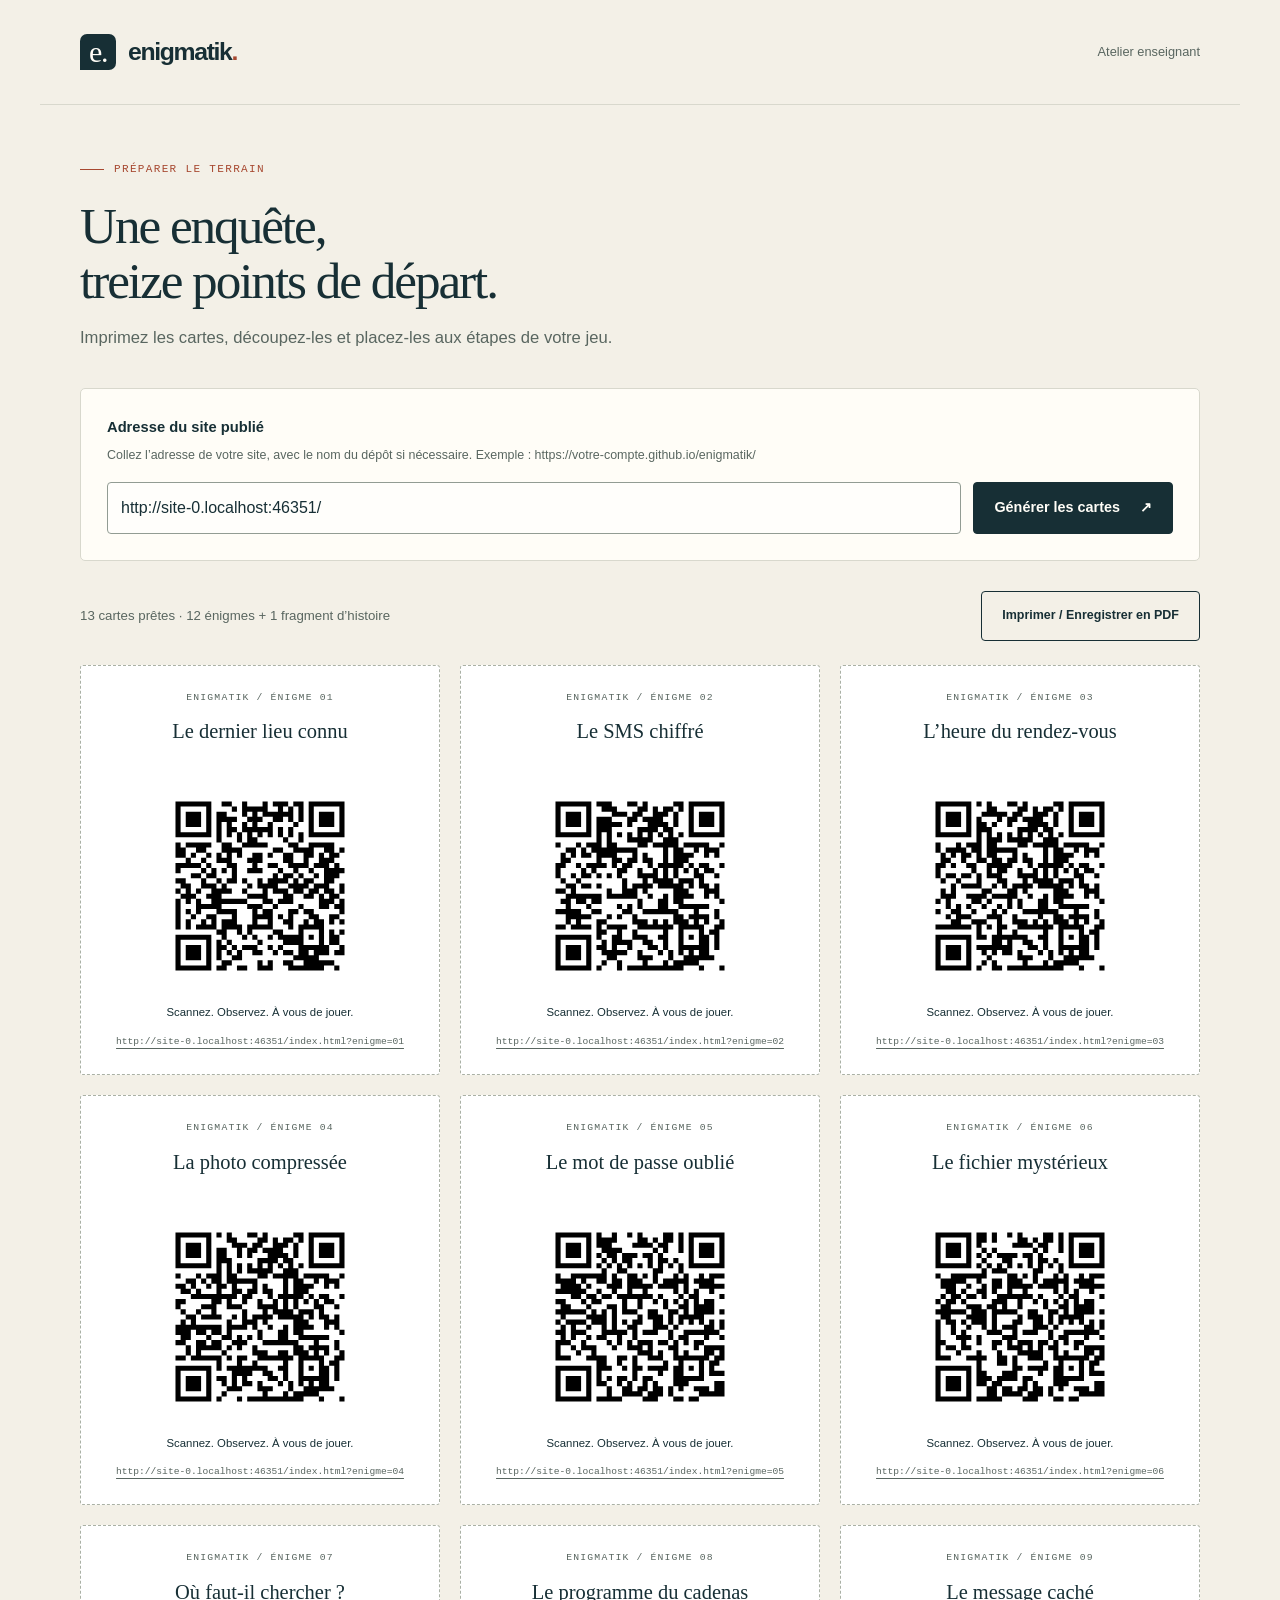
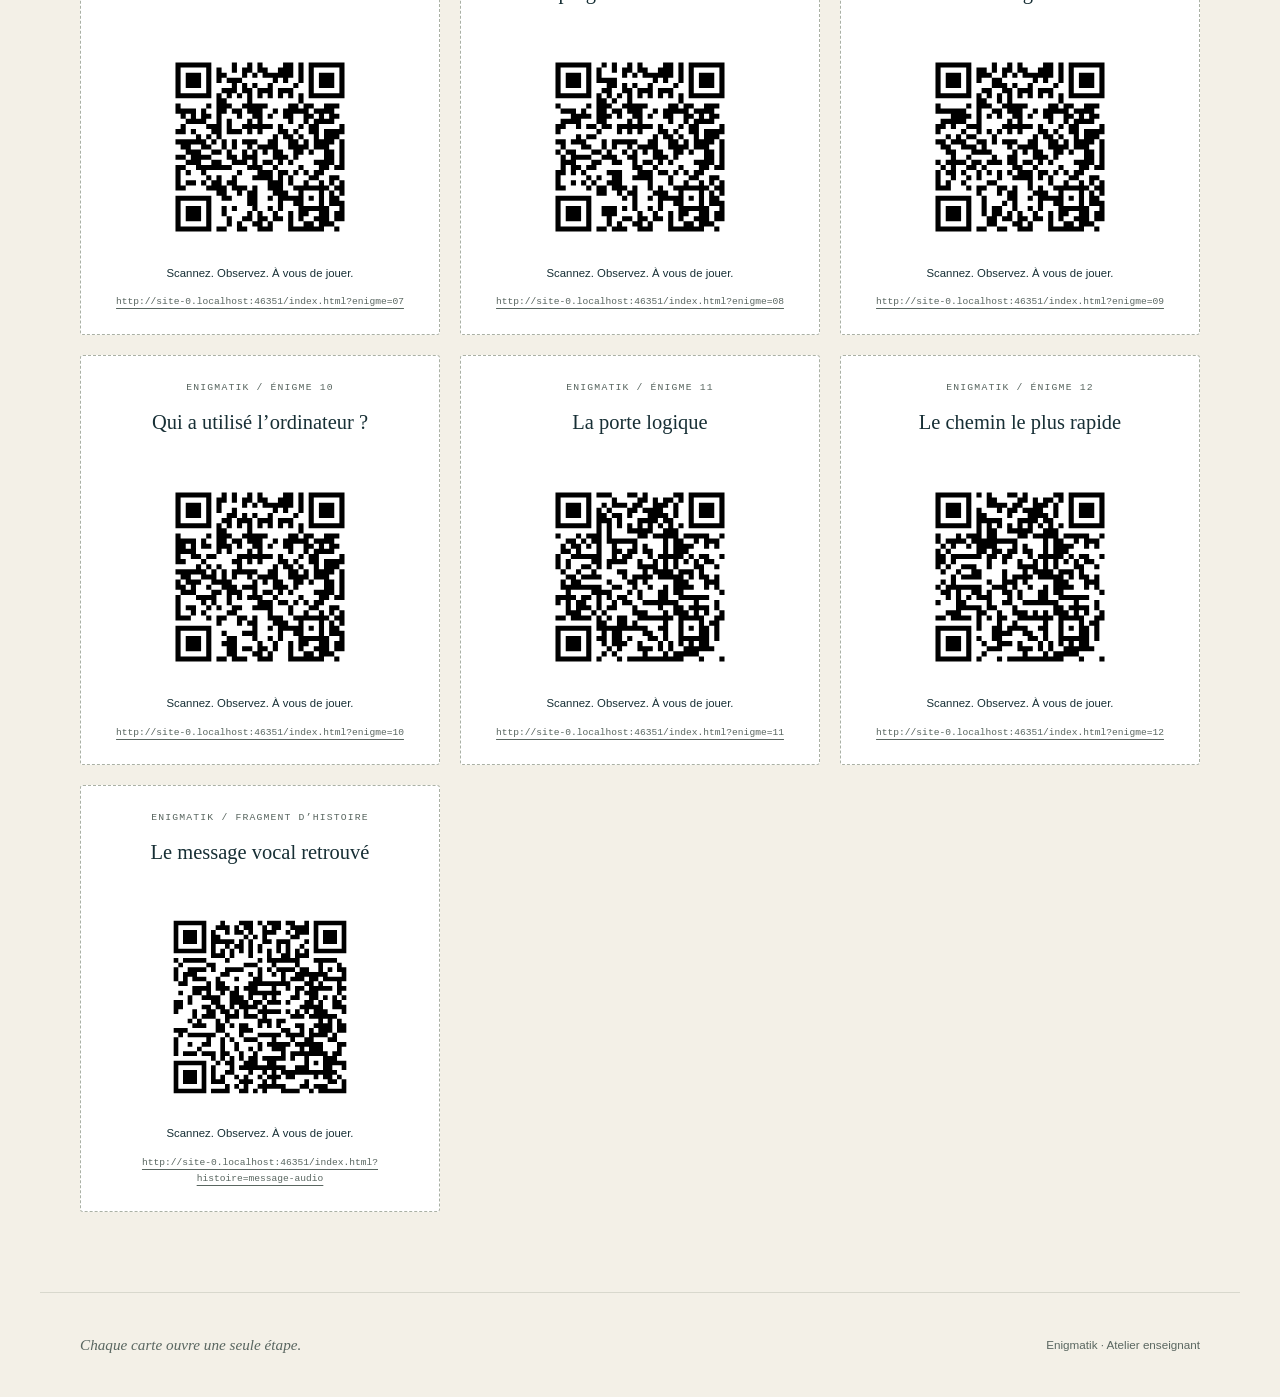
==== enseignant.html @ 4cbe089f "Init commit" ====
<!doctype html>
<html lang="fr">
  <head>
    <meta charset="utf-8">
    <meta name="viewport" content="width=device-width, initial-scale=1">
    <meta name="theme-color" content="#172f35">
    <meta name="robots" content="noindex">
    <title>Enigmatik · Atelier enseignant</title>
    <link rel="icon" href="assets/images/favicon.svg" type="image/svg+xml">
    <link rel="stylesheet" href="assets/style.css">
    <script type="module" src="assets/js/teacher.mjs"></script>
  </head>
  <body>
    <a class="skip-link" href="#main">Aller au contenu</a>
    <header class="site-header">
      <span class="brand"><span class="brand-mark" aria-hidden="true">e.</span> enigmatik<span class="brand-dot">.</span></span>
      <span class="header-note">Atelier enseignant</span>
    </header>
    <main id="main" class="page teacher-page" tabindex="-1">
      <div class="teacher-intro"><p class="eyebrow">Préparer le terrain</p><h1>Une enquête,<br>treize points de départ.</h1><p class="lead">Imprimez les cartes, découpez-les et placez-les aux étapes de votre jeu.</p></div>
      <noscript><div class="notice">Activez JavaScript pour générer les QR codes.</div></noscript>
      <form id="qr-settings" class="settings-card" novalidate>
        <label for="base-url">Adresse du site publié</label>
        <p class="field-help" id="url-help">Collez l’adresse de votre site, avec le nom du dépôt si nécessaire. Exemple : https://votre-compte.github.io/enigmatik/</p>
        <div class="settings-controls"><input id="base-url" name="base" type="url" required placeholder="https://votre-compte.github.io/enigmatik/" aria-describedby="url-help url-error"><button type="submit">Générer les cartes <span aria-hidden="true">↗</span></button></div>
        <p id="url-error" class="field-error" role="alert" hidden></p>
        <p id="local-note" class="field-help" hidden>Adresse locale de prévisualisation : pour les QR distribués aux élèves, utilisez l’adresse publique GitHub Pages.</p>
      </form>
      <div class="sheet-toolbar"><p id="sheet-status" role="status" aria-live="polite">Indiquez l’adresse du site pour préparer les cartes.</p><button id="print-sheet" class="button-secondary" type="button" disabled>Imprimer / Enregistrer en PDF</button></div>
      <section id="qr-sheet" class="qr-sheet" aria-label="Cartes à imprimer"></section>
    </main>
    <footer class="site-footer"><span>Chaque carte ouvre une seule étape.</span><span>Enigmatik · Atelier enseignant</span></footer>
  </body>
</html>
---- assets/style.css ----
@charset "UTF-8";
:root {
  color-scheme: light;
  --paper: #fffdf7;
  --ground: #f3f0e7;
  --ink: #172f35;
  --muted: #596660;
  --line: #d8d8cd;
  --accent: #a74830;
  --green: #2c624a;
  --mono: ui-monospace, "SFMono-Regular", Consolas, monospace;
  --sans: -apple-system, BlinkMacSystemFont, "Segoe UI", sans-serif;
}
* { box-sizing: border-box; }
[hidden] { display: none !important; }
html { scroll-behavior: smooth; }
body { margin: 0; background: var(--ground); color: var(--ink); font-family: var(--sans); font-size: 16px; line-height: 1.65; }
button, input { font: inherit; }
a { color: var(--ink); text-underline-offset: 4px; }
a:hover { color: var(--accent); }
button { display: inline-flex; align-items: center; justify-content: center; gap: 20px; min-height: 50px; padding: 13px 20px; border: 1px solid var(--ink); border-radius: 4px; background: var(--ink); color: var(--paper); font-weight: 650; font-size: .9rem; cursor: pointer; transition: background .15s; }
button:hover:not(:disabled) { background: #2c484d; }
button:disabled { cursor: default; opacity: .65; }
button.button-secondary { background: transparent; color: var(--ink); }
button.button-secondary:hover:not(:disabled) { background: #e4e7dd; }
:focus-visible { outline: 3px solid #b45527; outline-offset: 4px; }
input { width: 100%; min-height: 50px; padding: 11px 13px; border: 1px solid #929c93; border-radius: 4px; background: #fffefb; color: var(--ink); }
input[aria-invalid="true"] { border-color: var(--accent); }
input:disabled { opacity: .75; }
label { display: block; font-size: .92rem; font-weight: 650; }
h1, h2, h3, h4, p, figure { margin: 0; }
h1 { max-width: 900px; font-family: Georgia, "Times New Roman", serif; font-size: clamp(2.3rem, 5.2vw, 4rem); font-weight: 400; line-height: 1.08; letter-spacing: -.04em; text-wrap: balance; }
h2 { font-size: 1.2rem; line-height: 1.4; }
.site-header, .site-footer { max-width: 1200px; margin-inline: auto; display: flex; align-items: center; justify-content: space-between; gap: 24px; }
.site-header { min-height: 105px; padding: 24px 40px; border-bottom: 1px solid var(--line); }
.brand { display: inline-flex; align-items: center; font-size: 1.55rem; font-weight: 700; letter-spacing: -.055em; }
.brand-mark { display: inline-flex; justify-content: center; align-items: center; width: 36px; height: 36px; margin-right: 12px; background: var(--ink); color: var(--paper); font-family: Georgia, serif; font-size: 30px; font-weight: 400; line-height: 1; border-radius: 7px 7px 7px 0; }
.brand-dot { color: var(--accent); }
.header-note { font-size: .8rem; color: var(--muted); }
.page { max-width: 1200px; min-height: calc(100vh - 210px); margin-inline: auto; padding: 56px 40px 80px; }
.page:focus { outline: none; }
.page-heading { margin-bottom: 26px; }
.eyebrow, .section-label { font-family: var(--mono); text-transform: uppercase; font-size: .69rem; letter-spacing: .12em; line-height: 1.6; font-weight: 500; }
.page-heading > .eyebrow, .teacher-intro > .eyebrow { display: flex; align-items: center; gap: 10px; color: var(--accent); margin-bottom: 19px; }
.page-heading > .eyebrow::before, .teacher-intro > .eyebrow::before { content: ""; width: 24px; height: 1px; background: currentColor; }
.lead { font-size: 1.04rem; color: var(--muted); margin-top: 16px; }
.metadata { display: flex; align-items: center; justify-content: space-between; gap: 12px; flex-wrap: wrap; padding-bottom: 26px; margin-bottom: 30px; border-bottom: 1px solid var(--line); }
.skill { font-size: .81rem; color: var(--muted); }
.difficulty { display: flex; gap: 12px; align-items: center; font-size: .73rem; color: var(--muted); }
.difficulty-dots { font-size: .9rem; letter-spacing: .14em; color: var(--ink); }
.puzzle-layout { display: grid; grid-template-columns: minmax(0, 1.08fr) minmax(0, .92fr); align-items: start; gap: 26px; }
.paper { background: var(--paper); border: 1px solid var(--line); border-radius: 5px; box-shadow: 0 3px 0 #dedfd34d; }
.evidence, .answer-card { min-width: 0; padding: 28px; }
.section-label { color: var(--muted); margin-bottom: 24px; }
.evidence > p + p, .story-content > p + p { margin-top: 18px; }
pre { max-width: 100%; overflow-x: auto; padding: 18px; border: 1px solid #dfe1d6; border-left: 3px solid #7e9287; background: #eff1e9; border-radius: 2px; margin: 20px 0; font-size: .79rem; line-height: 1.85; tab-size: 2; }
pre code { font-family: var(--mono); }
blockquote { border-left: 2px solid #c9a866; padding: 14px 18px; margin: 18px 0; background: #f6f0de; color: #595035; font-family: Georgia, serif; font-size: 1.12rem; font-style: italic; }
.evidence > blockquote:last-child { margin-bottom: 0; }
.hint { border-top: 1px dashed var(--line); margin-top: 25px; padding-top: 20px; font-size: .9rem; color: var(--muted); }
.hint h3 { margin-bottom: 10px; font-size: .86rem; color: var(--ink); }
.hint pre:last-child, .evidence > pre:last-child { margin-bottom: 0; }
.table-wrap { overflow-x: auto; margin-top: 20px; }
table { border-collapse: collapse; width: 100%; font-size: .8rem; text-align: left; }
th, td { padding: 10px; border-bottom: 1px solid var(--line); }
th { background: #eff1e9; font-weight: 600; }
.question-heading { font-family: Georgia, serif; font-weight: 400; font-size: 1.47rem; line-height: 1.4; text-wrap: pretty; }
.answer-form { margin-top: 24px; }
.answer-fields { border: 0; padding: 0; margin: 0 0 22px; min-width: 0; }
.input-field + .input-field { margin-top: 22px; }
.input-field label { margin-bottom: 8px; }
.field-help { margin-top: 8px; font-size: .78rem; color: var(--muted); line-height: 1.6; }
.choice { display: flex; position: relative; align-items: center; gap: 11px; border: 1px solid var(--line); border-radius: 4px; min-height: 60px; padding: 12px; font-weight: 400; cursor: pointer; }
.choice + .choice { margin-top: 10px; }
.choice:has(input:checked) { border-color: var(--ink); background: #eaf0e7; }
.choice:has(input:focus-visible) { outline: 3px solid #b45527; outline-offset: 3px; }
.choice:hover:not(:has(input:disabled)) { border-color: #667f70; }
.choice input { flex: 0 0 auto; width: 17px; height: 17px; min-height: 0; margin: 0; accent-color: var(--ink); }
.choice-letter { font-family: var(--mono); font-size: .75rem; color: var(--muted); }
.choice-text { overflow-wrap: anywhere; }
.answer-fields:disabled .choice { cursor: default; }
.submit-answer { width: 100%; justify-content: space-between; }
.submit-answer:disabled { font-size: .8rem; justify-content: center; }
.submission-note { color: var(--muted); font-size: .73rem; line-height: 1.6; margin-top: 12px; }
.field-error { color: #923b28; font-size: .85rem; margin: 12px 0; }
.result { margin-top: 28px; padding-top: 25px; border-top: 2px solid var(--green); scroll-margin-top: 30px; }
.result.is-incorrect { border-color: var(--accent); }
.result-title { font-family: Georgia, serif; font-size: 1.8rem; font-weight: 400; color: var(--green); }
.is-incorrect .result-title { color: var(--accent); }
.result > p { margin-top: 12px; font-size: .9rem; }
.result > .eyebrow { margin-top: 24px; font-size: .65rem; color: var(--muted); }
.result > .correct-answer { margin-top: 6px; font-size: 1.15rem; font-weight: 700; overflow-wrap: anywhere; }
.special-code { display: flex; align-items: center; justify-content: space-between; gap: 20px; padding: 20px; margin-top: 24px; background: var(--ink); color: var(--paper); border-radius: 4px; }
.special-code span { font-size: .82rem; }
.special-code strong { font-family: var(--mono); font-size: 1.35rem; letter-spacing: .1em; overflow-wrap: anywhere; min-width: 0; }
.story-reveal { margin-top: 24px; border-left: 2px solid #c9a866; padding-left: 18px; font-size: .9rem; }
.story-reveal h4 { font-size: .85rem; margin-bottom: 10px; }
.station-note { font-size: .78rem !important; color: var(--muted); border-top: 1px solid var(--line); margin-top: 24px !important; padding-top: 18px; }
.site-footer { min-height: 105px; padding: 25px 40px; border-top: 1px solid var(--line); font-size: .73rem; color: var(--muted); }
.site-footer > :first-child { font-family: Georgia, serif; font-style: italic; font-size: .95rem; }
.story-page { max-width: 920px; }
.story-content { padding: 32px; }
.story-image { margin: 26px 0; }
.story-image img { display: block; width: 100%; height: auto; border-radius: 3px; }
figcaption { font-size: .74rem; color: var(--muted); margin-top: 8px; }
.audio-card { padding: 26px; margin: 28px 0; background: #eaf0e7; border: 1px solid #d0dacc; border-radius: 4px; }
.audio-card .eyebrow { color: var(--green); margin-bottom: 10px; }
.audio-card h2 { font-family: Georgia, serif; font-weight: 400; font-size: 1.55rem; }
audio { display: block; width: 100%; margin: 22px 0 14px; }
.audio-download { display: inline-block; font-size: .82rem; padding: 8px 0; }
.transcript { margin-top: 16px; padding-top: 16px; border-top: 1px solid #c7d0c4; }
summary { cursor: pointer; font-size: .88rem; font-weight: 600; padding-block: 6px; }
.transcript p { margin-top: 14px; font-size: .9rem; }
.media-error, .notice { padding: 15px; border: 1px solid #c9a866; background: #faf1d8; }
.media-error { font-size: .8rem; }
.welcome-page { max-width: 900px; padding-block: 70px; text-align: center; }
.welcome-page .page-heading > .eyebrow { justify-content: center; }
.welcome-page .page-heading > .eyebrow::before { display: none; }
.welcome-page .lead { max-width: 550px; margin: 22px auto 0; }
.welcome-instruction { max-width: 430px; margin-inline: auto; }
.scan-mark { position: relative; display: grid; place-items: center; width: 96px; height: 96px; margin: 0 auto 36px; border: 1px solid #a6b0a5; border-radius: 12px; }
.scan-mark::before, .scan-mark::after { content: ""; position: absolute; background: var(--ground); }
.scan-mark::before { width: 44px; height: 100px; }
.scan-mark::after { width: 100px; height: 44px; }
.scan-mark span { position: relative; z-index: 1; font-family: Georgia, serif; font-size: 64px; line-height: 1; }
.welcome-bottom { display: flex; justify-content: center; flex-wrap: wrap; gap: 24px; margin-top: 50px; font-family: var(--mono); text-transform: uppercase; font-size: .63rem; letter-spacing: .13em; color: var(--muted); }
.teacher-intro { margin-bottom: 36px; }
.teacher-intro h1 { font-size: clamp(2.3rem, 4vw, 3.4rem); }
.settings-card { background: var(--paper); border: 1px solid var(--line); border-radius: 5px; padding: 26px; }
.settings-card .field-help { margin-top: 7px; }
.settings-controls { display: flex; gap: 12px; margin-top: 16px; }
.settings-controls input { flex: 1; min-width: 0; }
.settings-controls button { flex-shrink: 0; }
.sheet-toolbar { display: flex; align-items: center; justify-content: space-between; gap: 20px; margin: 30px 0 24px; font-size: .83rem; color: var(--muted); }
.sheet-toolbar button { font-size: .78rem; }
.qr-sheet { display: grid; grid-template-columns: repeat(3, minmax(0, 1fr)); gap: 20px; }
.qr-card { display: flex; flex-direction: column; align-items: center; text-align: center; min-width: 0; padding: 24px 18px; border: 1px dashed #aab1a5; border-radius: 3px; background: white; break-inside: avoid; page-break-inside: avoid; }
.qr-card .eyebrow { color: var(--muted); font-size: .61rem; }
.qr-card h2 { min-height: 50px; margin: 12px 0 14px; font-family: Georgia, serif; font-weight: 400; font-size: 1.28rem; }
.qr-image { width: min(100%, 210px); aspect-ratio: 1; margin-top: auto; background: white; }
.qr-image svg { display: block; width: 100%; height: auto; }
.qr-instruction { font-size: .71rem; margin: 12px 0; }
.qr-link { max-width: 100%; overflow-wrap: anywhere; font-family: var(--mono); font-size: .6rem; color: var(--muted); }
.sr-only { position: absolute; width: 1px; height: 1px; overflow: hidden; clip: rect(0, 0, 0, 0); white-space: nowrap; }
.skip-link { position: fixed; z-index: 10; top: -100px; left: 12px; padding: 12px 20px; background: var(--ink); color: white; clip-path: inset(50%); }
.skip-link:focus { top: 12px; clip-path: none; }
@media (max-width: 900px) {
  .site-header, .site-footer { margin-inline: 24px; padding-inline: 0; }
  .page { padding-inline: 24px; }
  .puzzle-layout { gap: 18px; }
  .evidence, .answer-card { padding: 22px; }
  .qr-sheet { grid-template-columns: repeat(2, minmax(0, 1fr)); }
}
@media (max-width: 680px) {
  .site-header { min-height: 82px; padding-block: 20px; }
  .header-note { max-width: 140px; text-align: right; font-size: .65rem; }
  .brand { font-size: 1.35rem; }
  .brand-mark { width: 30px; height: 30px; margin-right: 9px; font-size: 26px; }
  .page { padding-top: 34px; padding-bottom: 48px; }
  .puzzle-layout { grid-template-columns: minmax(0, 1fr); }
  .metadata { margin-bottom: 24px; padding-bottom: 20px; }
  .evidence, .answer-card, .story-content { padding: 22px; }
  .section-label { margin-bottom: 18px; }
  .site-footer { align-items: flex-start; flex-direction: column; gap: 7px; }
  .settings-controls, .sheet-toolbar { align-items: stretch; flex-direction: column; }
  .settings-card { padding: 20px; }
  .audio-card { padding: 18px; }
  .welcome-page { padding-top: 48px; }
}
@media (max-width: 420px) {
  .site-header, .site-footer { margin-inline: 18px; }
  .page { padding-inline: 18px; }
  .evidence, .answer-card, .story-content { padding: 18px; }
  .metadata { align-items: flex-start; flex-direction: column; gap: 6px; }
  .qr-sheet { grid-template-columns: minmax(0, 1fr); }
  pre { padding: 14px 12px; font-size: .73rem; }
}
@media (prefers-reduced-motion: reduce) {
  html { scroll-behavior: auto; }
  * { transition: none !important; }
}
@page { size: A4 portrait; margin: 12mm; }
@media print {
  body { background: white; color: #000; font-size: 10pt; }
  .site-header, .site-footer, .skip-link, .teacher-intro, .settings-card, .sheet-toolbar, noscript { display: none !important; }
  .page, .teacher-page { padding: 0; max-width: none; margin: 0; min-height: 0; }
  .qr-sheet { display: grid; grid-template-columns: repeat(2, minmax(0, 1fr)); gap: 6mm; }
  .qr-card { height: 125mm; padding: 7mm 5mm; border-color: #555; box-shadow: none; border-radius: 0; }
  .qr-card h2 { font-size: 14pt; line-height: 1.3; min-height: 13mm; margin: 3mm 0; }
  .qr-card .eyebrow { font-size: 7pt; color: #333; }
  .qr-image { width: 57mm; flex-shrink: 0; margin-top: 2mm; }
  .qr-instruction { margin: 3mm 0; font-size: 8pt; }
  .qr-link { color: #222; font-size: 6.5pt; line-height: 1.35; }
}
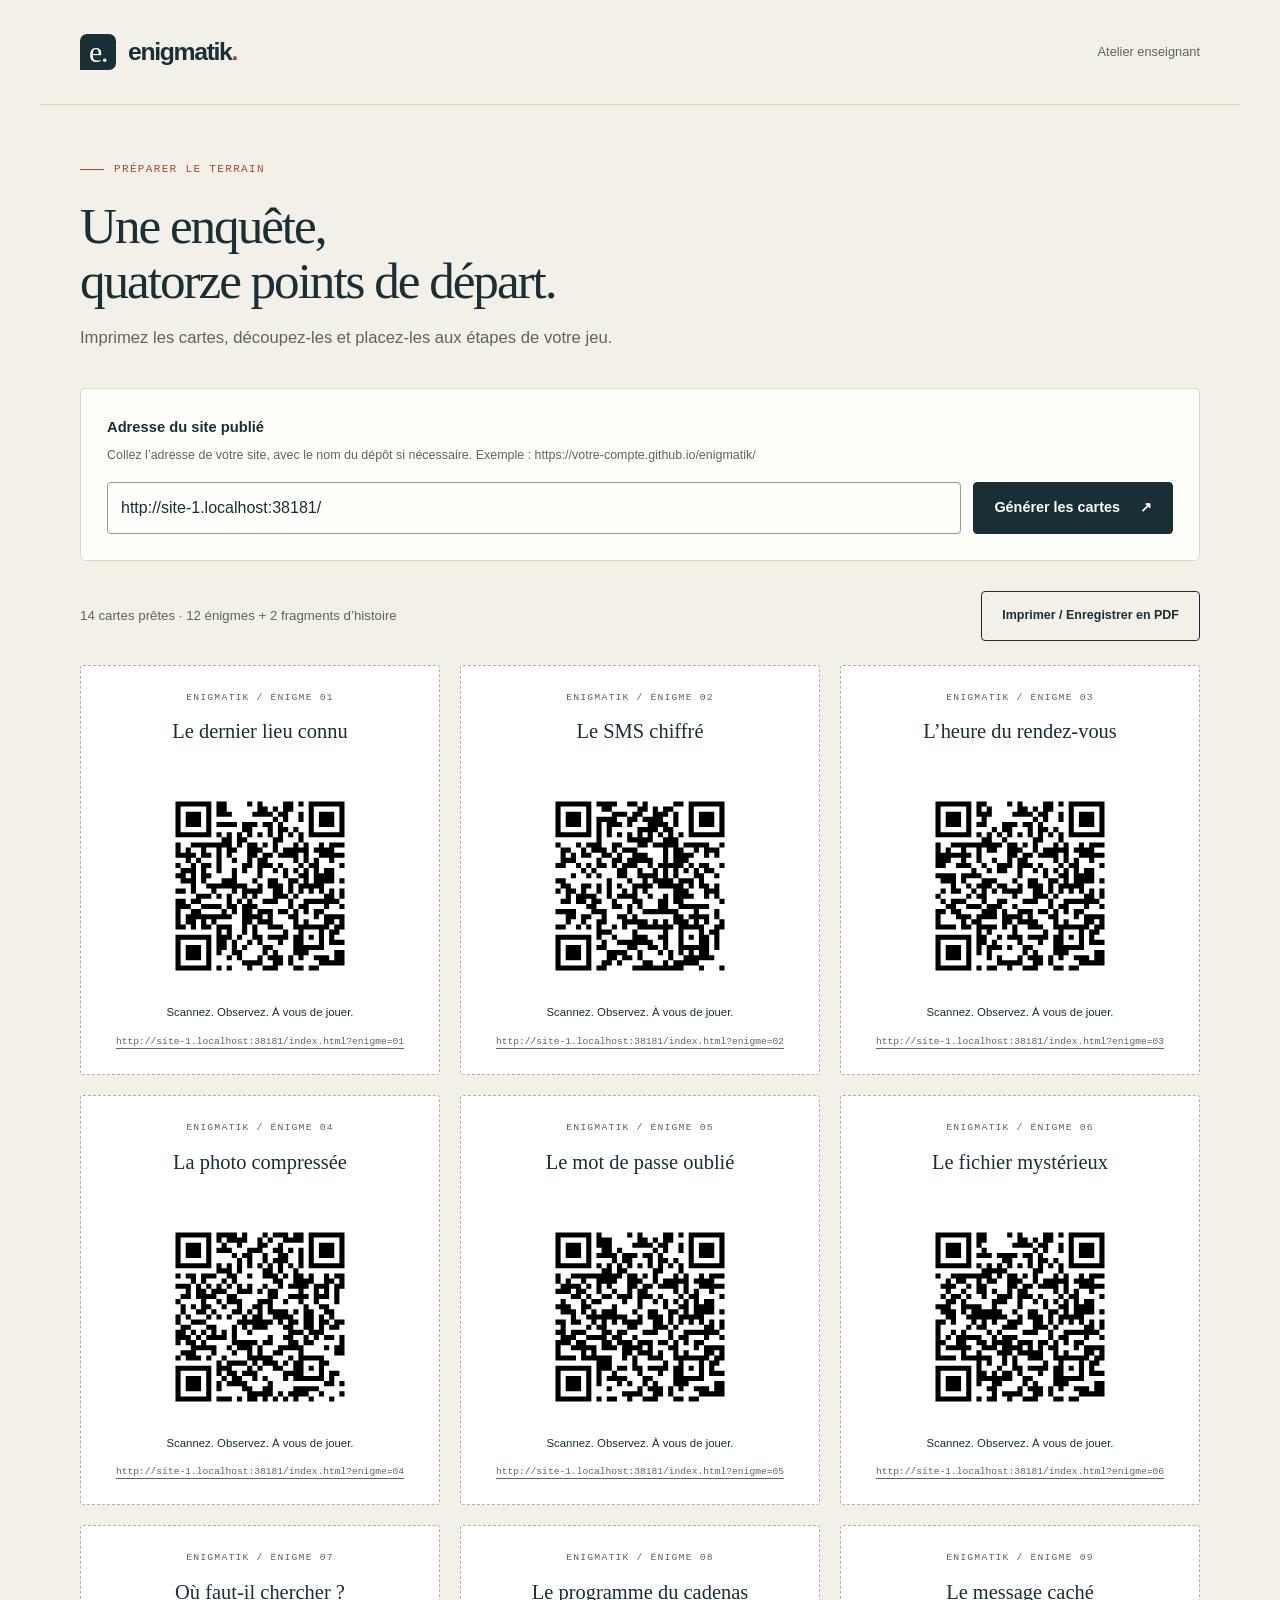
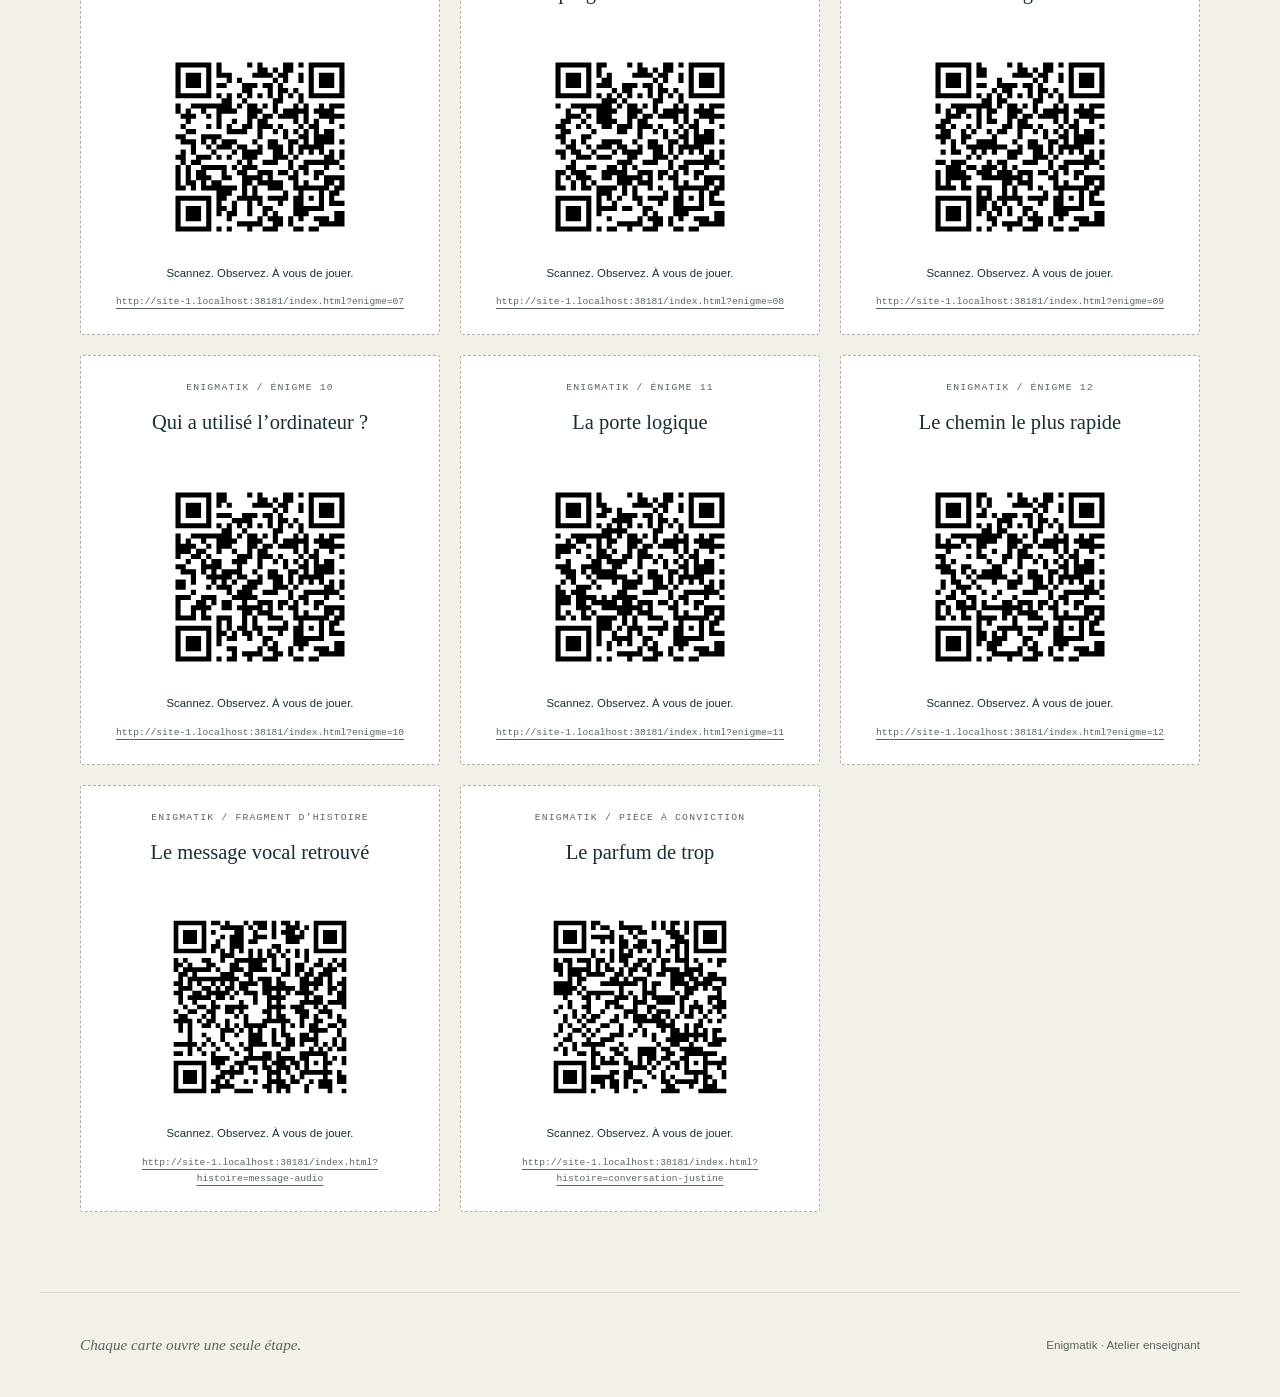
==== commit 5de517ac: "Add a whatsapp piece of evidence" ====
--- a/enseignant.html
+++ b/enseignant.html
@@ -17,7 +17,7 @@
       <span class="header-note">Atelier enseignant</span>
     </header>
     <main id="main" class="page teacher-page" tabindex="-1">
-      <div class="teacher-intro"><p class="eyebrow">Préparer le terrain</p><h1>Une enquête,<br>treize points de départ.</h1><p class="lead">Imprimez les cartes, découpez-les et placez-les aux étapes de votre jeu.</p></div>
+      <div class="teacher-intro"><p class="eyebrow">Préparer le terrain</p><h1>Une enquête,<br>quatorze points de départ.</h1><p class="lead">Imprimez les cartes, découpez-les et placez-les aux étapes de votre jeu.</p></div>
       <noscript><div class="notice">Activez JavaScript pour générer les QR codes.</div></noscript>
       <form id="qr-settings" class="settings-card" novalidate>
         <label for="base-url">Adresse du site publié</label>
--- a/assets/style.css
+++ b/assets/style.css
@@ -100,6 +100,22 @@
 .site-footer > :first-child { font-family: Georgia, serif; font-style: italic; font-size: .95rem; }
 .story-page { max-width: 920px; }
 .story-content { padding: 32px; }
+.password-card { max-width: 480px; padding: 28px; }
+.password-card .submit-answer { margin-top: 22px; }
+.chat-evidence { max-width: 540px; margin: 26px auto 0; }
+.whatsapp-chat { overflow: hidden; border: 1px solid #bccbc2; border-radius: 16px; background: #efeae2; }
+.chat-header { display: flex; align-items: center; gap: 12px; padding: 18px 20px; background: #075e54; color: white; }
+.chat-avatar { display: grid; place-items: center; flex-shrink: 0; width: 42px; height: 42px; border-radius: 50%; background: #dce9e2; color: #075e54; font-weight: 700; }
+.chat-contact { min-width: 0; }
+.chat-contact-name { font-weight: 650; }
+.chat-app { font-size: .72rem; color: #d8eeea; }
+.chat-messages { display: flex; flex-direction: column; gap: 12px; padding: 22px 18px 16px; margin: 0; list-style: none; }
+.chat-message { align-self: flex-start; max-width: 88%; padding: 10px 12px 7px; border-radius: 0 9px 9px; background: white; color: #20312d; box-shadow: 0 1px 1px #172f351a; overflow-wrap: anywhere; }
+.chat-message-outgoing { align-self: flex-end; border-radius: 9px 0 9px 9px; background: #d9fdd3; }
+.chat-sender { margin-bottom: 3px; color: #075e54; font-size: .7rem; font-weight: 700; }
+.chat-text { font-size: .9rem; line-height: 1.5; }
+.chat-time { display: block; margin-top: 4px; text-align: right; font-size: .65rem; color: #53635e; }
+.chat-excerpt-end { padding: 0 18px 20px; text-align: center; color: #53635e; font-size: .72rem; }
 .story-image { margin: 26px 0; }
 .story-image img { display: block; width: 100%; height: auto; border-radius: 3px; }
 figcaption { font-size: .74rem; color: var(--muted); margin-top: 8px; }
@@ -159,7 +175,7 @@
   .page { padding-top: 34px; padding-bottom: 48px; }
   .puzzle-layout { grid-template-columns: minmax(0, 1fr); }
   .metadata { margin-bottom: 24px; padding-bottom: 20px; }
-  .evidence, .answer-card, .story-content { padding: 22px; }
+  .evidence, .answer-card, .story-content, .password-card { padding: 22px; }
   .section-label { margin-bottom: 18px; }
   .site-footer { align-items: flex-start; flex-direction: column; gap: 7px; }
   .settings-controls, .sheet-toolbar { align-items: stretch; flex-direction: column; }
@@ -170,7 +186,10 @@
 @media (max-width: 420px) {
   .site-header, .site-footer { margin-inline: 18px; }
   .page { padding-inline: 18px; }
-  .evidence, .answer-card, .story-content { padding: 18px; }
+  .evidence, .answer-card, .story-content, .password-card { padding: 18px; }
+  .chat-header { padding: 14px 12px; }
+  .chat-messages { padding: 16px 10px; }
+  .chat-message { max-width: 94%; }
   .metadata { align-items: flex-start; flex-direction: column; gap: 6px; }
   .qr-sheet { grid-template-columns: minmax(0, 1fr); }
   pre { padding: 14px 12px; font-size: .73rem; }
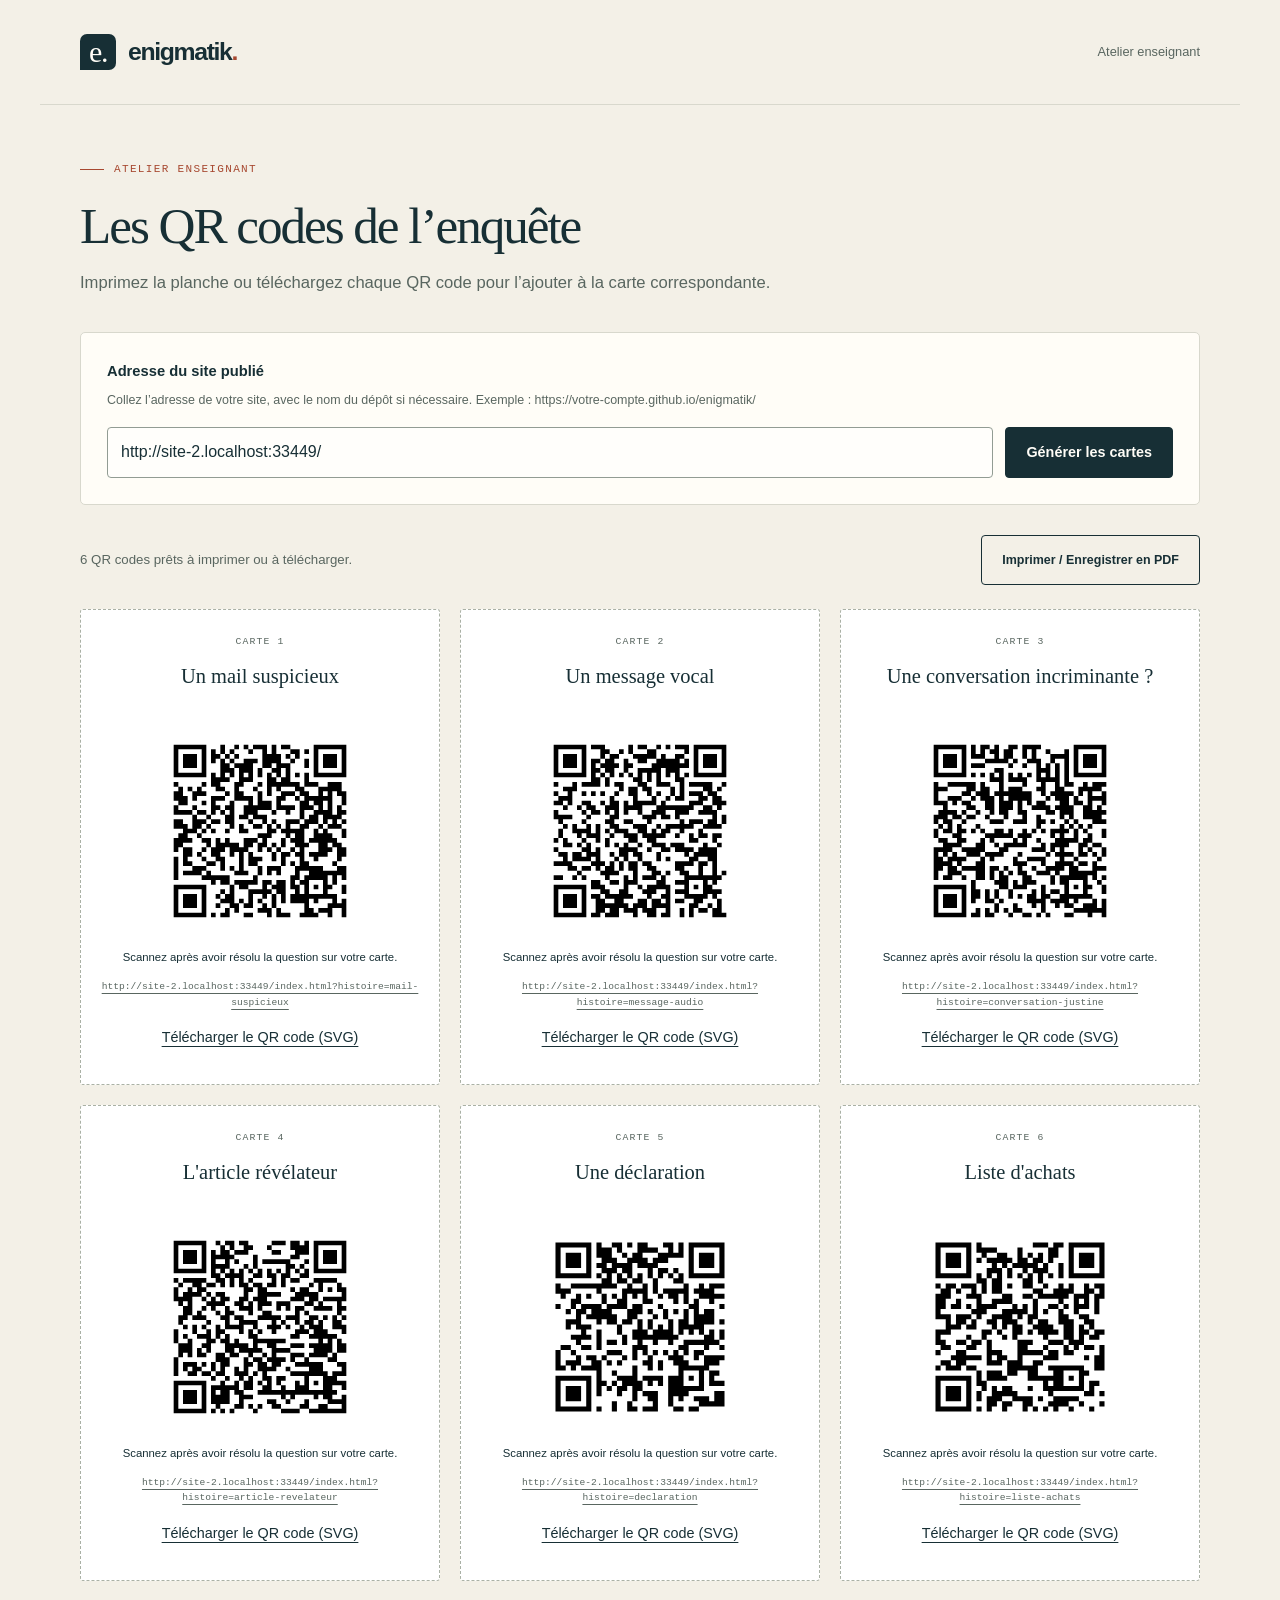
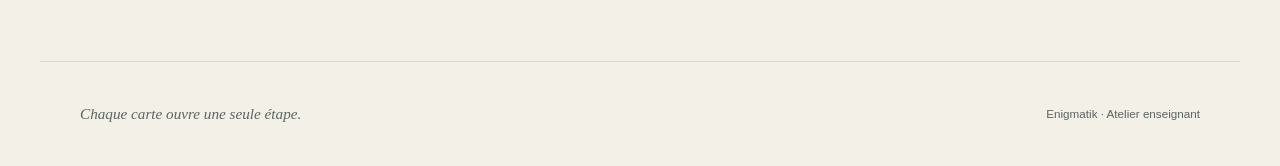
==== commit 25164d86: "New version" ====
--- a/enseignant.html
+++ b/enseignant.html
@@ -17,12 +17,12 @@
       <span class="header-note">Atelier enseignant</span>
     </header>
     <main id="main" class="page teacher-page" tabindex="-1">
-      <div class="teacher-intro"><p class="eyebrow">Préparer le terrain</p><h1>Une enquête,<br>quatorze points de départ.</h1><p class="lead">Imprimez les cartes, découpez-les et placez-les aux étapes de votre jeu.</p></div>
+      <div class="teacher-intro"><p class="eyebrow">Atelier enseignant</p><h1>Les QR codes de l’enquête</h1><p class="lead">Imprimez la planche ou téléchargez chaque QR code pour l’ajouter à la carte correspondante.</p></div>
       <noscript><div class="notice">Activez JavaScript pour générer les QR codes.</div></noscript>
       <form id="qr-settings" class="settings-card" novalidate>
         <label for="base-url">Adresse du site publié</label>
         <p class="field-help" id="url-help">Collez l’adresse de votre site, avec le nom du dépôt si nécessaire. Exemple : https://votre-compte.github.io/enigmatik/</p>
-        <div class="settings-controls"><input id="base-url" name="base" type="url" required placeholder="https://votre-compte.github.io/enigmatik/" aria-describedby="url-help url-error"><button type="submit">Générer les cartes <span aria-hidden="true">↗</span></button></div>
+        <div class="settings-controls"><input id="base-url" name="base" type="url" required placeholder="https://votre-compte.github.io/enigmatik/" aria-describedby="url-help url-error"><button type="submit">Générer les cartes</button></div>
         <p id="url-error" class="field-error" role="alert" hidden></p>
         <p id="local-note" class="field-help" hidden>Adresse locale de prévisualisation : pour les QR distribués aux élèves, utilisez l’adresse publique GitHub Pages.</p>
       </form>
--- a/assets/style.css
+++ b/assets/style.css
@@ -40,62 +40,24 @@
 .page { max-width: 1200px; min-height: calc(100vh - 210px); margin-inline: auto; padding: 56px 40px 80px; }
 .page:focus { outline: none; }
 .page-heading { margin-bottom: 26px; }
-.eyebrow, .section-label { font-family: var(--mono); text-transform: uppercase; font-size: .69rem; letter-spacing: .12em; line-height: 1.6; font-weight: 500; }
+.eyebrow { font-family: var(--mono); text-transform: uppercase; font-size: .69rem; letter-spacing: .12em; line-height: 1.6; font-weight: 500; }
 .page-heading > .eyebrow, .teacher-intro > .eyebrow { display: flex; align-items: center; gap: 10px; color: var(--accent); margin-bottom: 19px; }
 .page-heading > .eyebrow::before, .teacher-intro > .eyebrow::before { content: ""; width: 24px; height: 1px; background: currentColor; }
 .lead { font-size: 1.04rem; color: var(--muted); margin-top: 16px; }
-.metadata { display: flex; align-items: center; justify-content: space-between; gap: 12px; flex-wrap: wrap; padding-bottom: 26px; margin-bottom: 30px; border-bottom: 1px solid var(--line); }
-.skill { font-size: .81rem; color: var(--muted); }
-.difficulty { display: flex; gap: 12px; align-items: center; font-size: .73rem; color: var(--muted); }
-.difficulty-dots { font-size: .9rem; letter-spacing: .14em; color: var(--ink); }
-.puzzle-layout { display: grid; grid-template-columns: minmax(0, 1.08fr) minmax(0, .92fr); align-items: start; gap: 26px; }
 .paper { background: var(--paper); border: 1px solid var(--line); border-radius: 5px; box-shadow: 0 3px 0 #dedfd34d; }
-.evidence, .answer-card { min-width: 0; padding: 28px; }
-.section-label { color: var(--muted); margin-bottom: 24px; }
-.evidence > p + p, .story-content > p + p { margin-top: 18px; }
+.story-content > p + p { margin-top: 18px; }
 pre { max-width: 100%; overflow-x: auto; padding: 18px; border: 1px solid #dfe1d6; border-left: 3px solid #7e9287; background: #eff1e9; border-radius: 2px; margin: 20px 0; font-size: .79rem; line-height: 1.85; tab-size: 2; }
 pre code { font-family: var(--mono); }
 blockquote { border-left: 2px solid #c9a866; padding: 14px 18px; margin: 18px 0; background: #f6f0de; color: #595035; font-family: Georgia, serif; font-size: 1.12rem; font-style: italic; }
-.evidence > blockquote:last-child { margin-bottom: 0; }
-.hint { border-top: 1px dashed var(--line); margin-top: 25px; padding-top: 20px; font-size: .9rem; color: var(--muted); }
-.hint h3 { margin-bottom: 10px; font-size: .86rem; color: var(--ink); }
-.hint pre:last-child, .evidence > pre:last-child { margin-bottom: 0; }
 .table-wrap { overflow-x: auto; margin-top: 20px; }
 table { border-collapse: collapse; width: 100%; font-size: .8rem; text-align: left; }
 th, td { padding: 10px; border-bottom: 1px solid var(--line); }
 th { background: #eff1e9; font-weight: 600; }
-.question-heading { font-family: Georgia, serif; font-weight: 400; font-size: 1.47rem; line-height: 1.4; text-wrap: pretty; }
-.answer-form { margin-top: 24px; }
-.answer-fields { border: 0; padding: 0; margin: 0 0 22px; min-width: 0; }
 .input-field + .input-field { margin-top: 22px; }
 .input-field label { margin-bottom: 8px; }
 .field-help { margin-top: 8px; font-size: .78rem; color: var(--muted); line-height: 1.6; }
-.choice { display: flex; position: relative; align-items: center; gap: 11px; border: 1px solid var(--line); border-radius: 4px; min-height: 60px; padding: 12px; font-weight: 400; cursor: pointer; }
-.choice + .choice { margin-top: 10px; }
-.choice:has(input:checked) { border-color: var(--ink); background: #eaf0e7; }
-.choice:has(input:focus-visible) { outline: 3px solid #b45527; outline-offset: 3px; }
-.choice:hover:not(:has(input:disabled)) { border-color: #667f70; }
-.choice input { flex: 0 0 auto; width: 17px; height: 17px; min-height: 0; margin: 0; accent-color: var(--ink); }
-.choice-letter { font-family: var(--mono); font-size: .75rem; color: var(--muted); }
-.choice-text { overflow-wrap: anywhere; }
-.answer-fields:disabled .choice { cursor: default; }
 .submit-answer { width: 100%; justify-content: space-between; }
-.submit-answer:disabled { font-size: .8rem; justify-content: center; }
-.submission-note { color: var(--muted); font-size: .73rem; line-height: 1.6; margin-top: 12px; }
 .field-error { color: #923b28; font-size: .85rem; margin: 12px 0; }
-.result { margin-top: 28px; padding-top: 25px; border-top: 2px solid var(--green); scroll-margin-top: 30px; }
-.result.is-incorrect { border-color: var(--accent); }
-.result-title { font-family: Georgia, serif; font-size: 1.8rem; font-weight: 400; color: var(--green); }
-.is-incorrect .result-title { color: var(--accent); }
-.result > p { margin-top: 12px; font-size: .9rem; }
-.result > .eyebrow { margin-top: 24px; font-size: .65rem; color: var(--muted); }
-.result > .correct-answer { margin-top: 6px; font-size: 1.15rem; font-weight: 700; overflow-wrap: anywhere; }
-.special-code { display: flex; align-items: center; justify-content: space-between; gap: 20px; padding: 20px; margin-top: 24px; background: var(--ink); color: var(--paper); border-radius: 4px; }
-.special-code span { font-size: .82rem; }
-.special-code strong { font-family: var(--mono); font-size: 1.35rem; letter-spacing: .1em; overflow-wrap: anywhere; min-width: 0; }
-.story-reveal { margin-top: 24px; border-left: 2px solid #c9a866; padding-left: 18px; font-size: .9rem; }
-.story-reveal h4 { font-size: .85rem; margin-bottom: 10px; }
-.station-note { font-size: .78rem !important; color: var(--muted); border-top: 1px solid var(--line); margin-top: 24px !important; padding-top: 18px; }
 .site-footer { min-height: 105px; padding: 25px 40px; border-top: 1px solid var(--line); font-size: .73rem; color: var(--muted); }
 .site-footer > :first-child { font-family: Georgia, serif; font-style: italic; font-size: .95rem; }
 .story-page { max-width: 920px; }
@@ -156,6 +118,7 @@
 .qr-image { width: min(100%, 210px); aspect-ratio: 1; margin-top: auto; background: white; }
 .qr-image svg { display: block; width: 100%; height: auto; }
 .qr-instruction { font-size: .71rem; margin: 12px 0; }
+.qr-download { padding: 10px 0; margin-top: 6px; font-size: .9rem; }
 .qr-link { max-width: 100%; overflow-wrap: anywhere; font-family: var(--mono); font-size: .6rem; color: var(--muted); }
 .sr-only { position: absolute; width: 1px; height: 1px; overflow: hidden; clip: rect(0, 0, 0, 0); white-space: nowrap; }
 .skip-link { position: fixed; z-index: 10; top: -100px; left: 12px; padding: 12px 20px; background: var(--ink); color: white; clip-path: inset(50%); }
@@ -163,8 +126,6 @@
 @media (max-width: 900px) {
   .site-header, .site-footer { margin-inline: 24px; padding-inline: 0; }
   .page { padding-inline: 24px; }
-  .puzzle-layout { gap: 18px; }
-  .evidence, .answer-card { padding: 22px; }
   .qr-sheet { grid-template-columns: repeat(2, minmax(0, 1fr)); }
 }
 @media (max-width: 680px) {
@@ -173,10 +134,7 @@
   .brand { font-size: 1.35rem; }
   .brand-mark { width: 30px; height: 30px; margin-right: 9px; font-size: 26px; }
   .page { padding-top: 34px; padding-bottom: 48px; }
-  .puzzle-layout { grid-template-columns: minmax(0, 1fr); }
-  .metadata { margin-bottom: 24px; padding-bottom: 20px; }
-  .evidence, .answer-card, .story-content, .password-card { padding: 22px; }
-  .section-label { margin-bottom: 18px; }
+  .story-content, .password-card { padding: 22px; }
   .site-footer { align-items: flex-start; flex-direction: column; gap: 7px; }
   .settings-controls, .sheet-toolbar { align-items: stretch; flex-direction: column; }
   .settings-card { padding: 20px; }
@@ -186,11 +144,10 @@
 @media (max-width: 420px) {
   .site-header, .site-footer { margin-inline: 18px; }
   .page { padding-inline: 18px; }
-  .evidence, .answer-card, .story-content, .password-card { padding: 18px; }
+  .story-content, .password-card { padding: 18px; }
   .chat-header { padding: 14px 12px; }
   .chat-messages { padding: 16px 10px; }
   .chat-message { max-width: 94%; }
-  .metadata { align-items: flex-start; flex-direction: column; gap: 6px; }
   .qr-sheet { grid-template-columns: minmax(0, 1fr); }
   pre { padding: 14px 12px; font-size: .73rem; }
 }
@@ -201,7 +158,7 @@
 @page { size: A4 portrait; margin: 12mm; }
 @media print {
   body { background: white; color: #000; font-size: 10pt; }
-  .site-header, .site-footer, .skip-link, .teacher-intro, .settings-card, .sheet-toolbar, noscript { display: none !important; }
+  .site-header, .site-footer, .skip-link, .teacher-intro, .settings-card, .sheet-toolbar, .qr-download, noscript { display: none !important; }
   .page, .teacher-page { padding: 0; max-width: none; margin: 0; min-height: 0; }
   .qr-sheet { display: grid; grid-template-columns: repeat(2, minmax(0, 1fr)); gap: 6mm; }
   .qr-card { height: 125mm; padding: 7mm 5mm; border-color: #555; box-shadow: none; border-radius: 0; }
